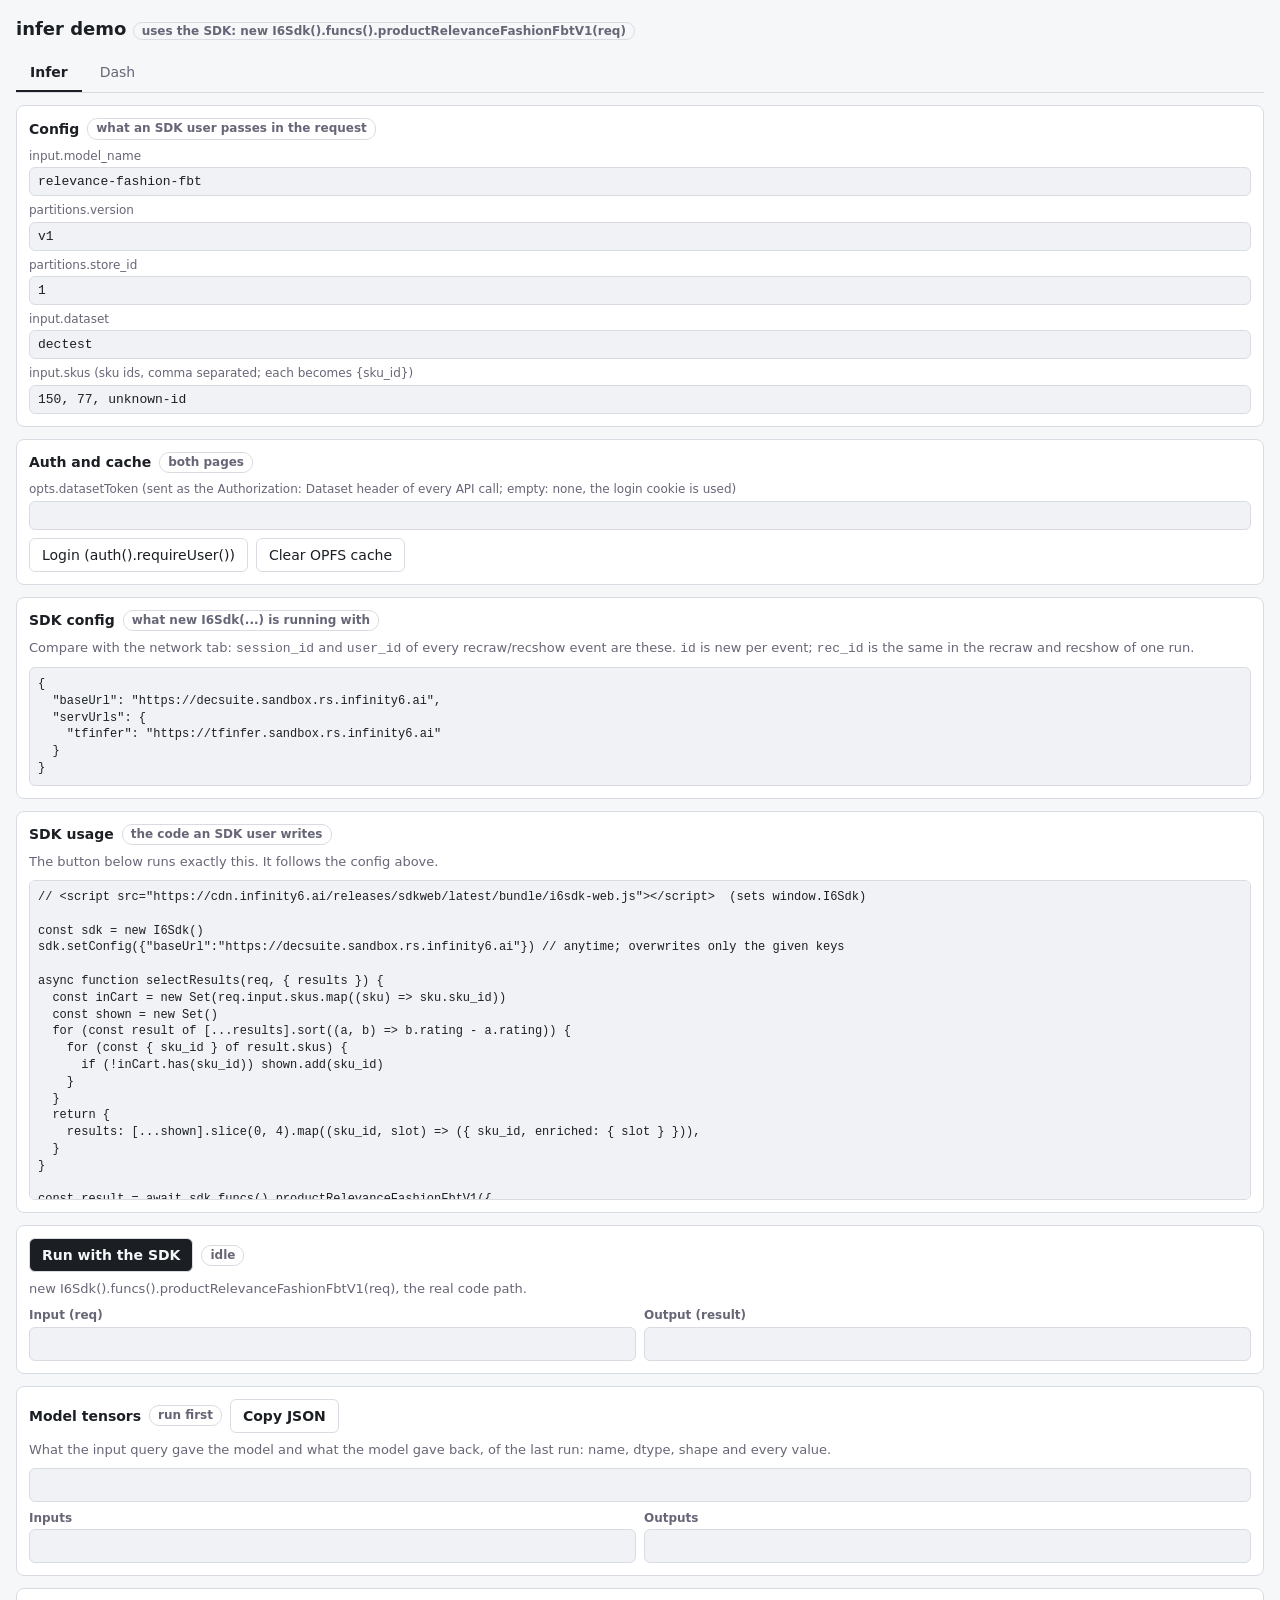
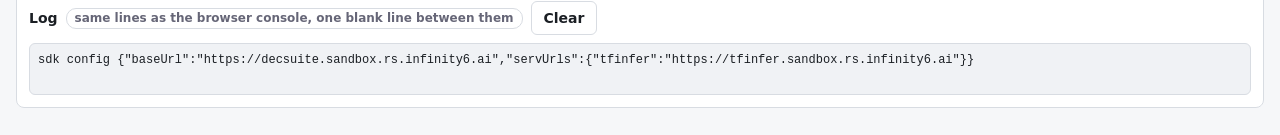
==== infer-demo/index.html @ 8c789d65 "T" ====
<!doctype html>
<html>
<head>
  <meta charset="utf-8">
  <meta name="viewport" content="width=device-width, initial-scale=1">
  <title>infer demo</title>
  <!-- The published SDK bundle of this repo (sql.js is inside it); sets window.I6Sdk -->
  <script src="../releases/sdkweb/latest/bundle/i6sdk-web.js"></script>
  <style>
    :root { --bg:#f6f7f9; --card:#fff; --fg:#1b1f24; --muted:#667; --line:#d8dce2; --ok:#1a7f37; --err:#cf222e; --run:#9a6700; --code:#f0f2f5; }
    @media (prefers-color-scheme: dark) {
      :root { --bg:#0f1318; --card:#181d24; --fg:#e6e9ee; --muted:#9aa4b2; --line:#2c333d; --ok:#3fb950; --err:#f85149; --run:#d29922; --code:#0f1318; }
    }
    * { box-sizing: border-box }
    body { margin:0; padding:16px; background:var(--bg); color:var(--fg); font:14px/1.45 system-ui, sans-serif }
    h1 { font-size:18px; margin:0 0 12px }
    .card { background:var(--card); border:1px solid var(--line); border-radius:8px; padding:12px; margin-bottom:12px }
    .card h2 { font-size:14px; margin:0 0 8px; display:flex; gap:8px; align-items:center; flex-wrap:wrap }
    .badge { font-size:12px; padding:1px 8px; border-radius:10px; border:1px solid var(--line); color:var(--muted) }
    .badge.ok { color:var(--ok); border-color:var(--ok) } .badge.error { color:var(--err); border-color:var(--err) } .badge.running { color:var(--run); border-color:var(--run) }
    .hint { color:var(--muted); font-size:13px; margin:0 0 8px }
    label { display:block; font-size:12px; color:var(--muted); margin:6px 0 2px }
    input[type=text], input[type=password], textarea { width:100%; padding:6px 8px; font:13px ui-monospace, monospace; background:var(--code); color:var(--fg); border:1px solid var(--line); border-radius:6px }
    button { padding:6px 12px; border:1px solid var(--line); border-radius:6px; background:var(--card); color:var(--fg); cursor:pointer; font:inherit }
    button:hover { border-color:var(--fg) } button.primary { background:var(--fg); color:var(--bg) }
    .io { display:grid; grid-template-columns:1fr 1fr; gap:8px; margin-top:8px }
    @media (max-width:800px) { .io { grid-template-columns:1fr } }
    .io h3, .sqlh { font-size:12px; color:var(--muted); margin:0 0 2px; font-weight:600 }
    .sqlh { margin:8px 0 2px }
    pre { margin:0; padding:8px; background:var(--code); border:1px solid var(--line); border-radius:6px; font:12px/1.4 ui-monospace, monospace; max-height:320px; overflow:auto; white-space:pre-wrap; word-break:break-word; min-height:34px }
    .tabs { display:flex; gap:4px; margin:0 0 12px; border-bottom:1px solid var(--line) }
    .tabs button { border:0; border-bottom:2px solid transparent; border-radius:0; background:none; color:var(--muted); padding:8px 14px }
    .tabs button.active { color:var(--fg); border-bottom-color:var(--fg); font-weight:600 }
    .hidden { display:none !important }
    .row { display:flex; gap:8px; flex-wrap:wrap; align-items:center }
  </style>
</head>
<body>
  <h1>infer demo <span class="badge">uses the SDK: new I6Sdk().funcs().productRelevanceFashionFbtV1(req)</span></h1>

  <nav class="tabs">
    <button data-tab="infer">Infer</button>
    <button data-tab="dash">Dash</button>
  </nav>

  <div class="card" data-page="infer">
    <h2>Config <span class="badge">what an SDK user passes in the request</span></h2>
    <label for="modelName">input.model_name</label>
    <input type="text" id="modelName" value="relevance-fashion-fbt">
    <label for="modelVersion">partitions.version</label>
    <input type="text" id="modelVersion" value="v1">
    <label for="storeId">partitions.store_id</label>
    <input type="text" id="storeId" value="1">
    <label for="dataset">input.dataset</label>
    <input type="text" id="dataset" value="dectest">
    <label for="sku_ids">input.skus (sku ids, comma separated; each becomes {sku_id})</label>
    <input type="text" id="sku_ids" value="150, 77, unknown-id">
  </div>

  <div class="card">
    <h2>Auth and cache <span class="badge">both pages</span></h2>
    <label for="datasetToken">opts.datasetToken (sent as the Authorization: Dataset header of every API call; empty: none, the login cookie is used)</label>
    <input type="password" id="datasetToken" autocomplete="off">
    <div class="row" style="margin-top:8px">
      <button id="login">Login (auth().requireUser())</button>
      <button id="clear">Clear OPFS cache</button>
    </div>
  </div>

  <div class="card" data-page="infer">
    <h2>SDK config <span class="badge">what new I6Sdk(...) is running with</span></h2>
    <p class="hint">Compare with the network tab: <code>session_id</code> and <code>user_id</code> of every recraw/recshow event are these. <code>id</code> is new per event; <code>rec_id</code> is the same in the recraw and recshow of one run.</p>
    <pre id="sdkConfig"></pre>
  </div>

  <div class="card" data-page="infer">
    <h2>SDK usage <span class="badge">the code an SDK user writes</span></h2>
    <p class="hint">The button below runs exactly this. It follows the config above.</p>
    <pre id="usage"></pre>
  </div>

  <div class="card" id="step" data-page="infer">
    <h2><button id="run" class="primary">Run with the SDK</button><span class="badge">idle</span></h2>
    <p class="hint">new I6Sdk().funcs().productRelevanceFashionFbtV1(req), the real code path.</p>
    <div class="io"><div><h3>Input (req)</h3><pre class="in"></pre></div><div><h3>Output (result)</h3><pre class="out"></pre></div></div>
  </div>

  <div class="card" id="tensors" data-page="infer">
    <h2>Model tensors <span class="badge" id="tensorsBadge">run first</span> <button id="copyTensors">Copy JSON</button></h2>
    <p class="hint">What the input query gave the model and what the model gave back, of the last run: name, dtype, shape and every value.</p>
    <pre id="tensorsModel"></pre>
    <div class="io"><div><h3>Inputs</h3><pre id="tensorsIn" style="max-height:420px"></pre></div><div><h3>Outputs</h3><pre id="tensorsOut" style="max-height:420px"></pre></div></div>
  </div>

  <div class="card" data-page="dash">
    <h2>Dash <span class="badge">new I6Sdk().funcs().&lt;dash func&gt;(req)</span></h2>
    <label for="dashFunc">dash query</label>
    <select id="dashFunc">
      <option value="productRelevanceFashionDashFunnelV1">product-relevance-fashion-dash-funnel</option>
      <option value="productRelevanceFashionDashAttachedRevenueV1">product-relevance-fashion-dash-attached-revenue</option>
      <option value="productRelevanceFashionDashListShowcaseCategoriesV1">product-relevance-fashion-dash-list-showcase-categories</option>
      <option value="productRelevanceFashionDashImpactedMetricsByShowcaseCategoryV1">product-relevance-fashion-dash-impacted-metrics-by-showcase-category</option>
      <option value="productRelevanceFashionDashImpactedMetricsBySkuV1">product-relevance-fashion-dash-impacted-metrics-by-sku</option>
      <option value="productRelevanceFashionDashCoverageV1">product-relevance-fashion-dash-coverage</option>
    </select>
    <label for="dashDataset">input.dataset</label>
    <input type="text" id="dashDataset" value="dectest">
    <label for="dashStoreId">partitions.store_id</label>
    <input type="text" id="dashStoreId" value="1">
    <label for="dashVersion">partitions.version</label>
    <input type="text" id="dashVersion" value="v1">
    <label for="minYearMonth">input.params.min_year_month</label>
    <input type="text" id="minYearMonth" value="2026-07">
    <label for="maxYearMonth">input.params.max_year_month</label>
    <input type="text" id="maxYearMonth" value="2026-09">
    <pre id="dashUsage" style="margin-top:8px"></pre>
    <div class="row" style="margin-top:8px"><button id="dashRun" class="primary">Run the dash</button><span class="badge" id="dashBadge">idle</span></div>
    <div class="io"><div><h3>Input (req)</h3><pre id="dashIn"></pre></div><div><h3>Output (result)</h3><pre id="dashOut"></pre></div></div>
  </div>

  <div class="card">
    <h2>Log <span class="badge">same lines as the browser console, one blank line between them</span> <button id="clearlog">Clear</button></h2>
    <pre id="log" style="max-height:420px"></pre>
  </div>

  <script type="module" src="./demo.js"></script>
</body>
</html>
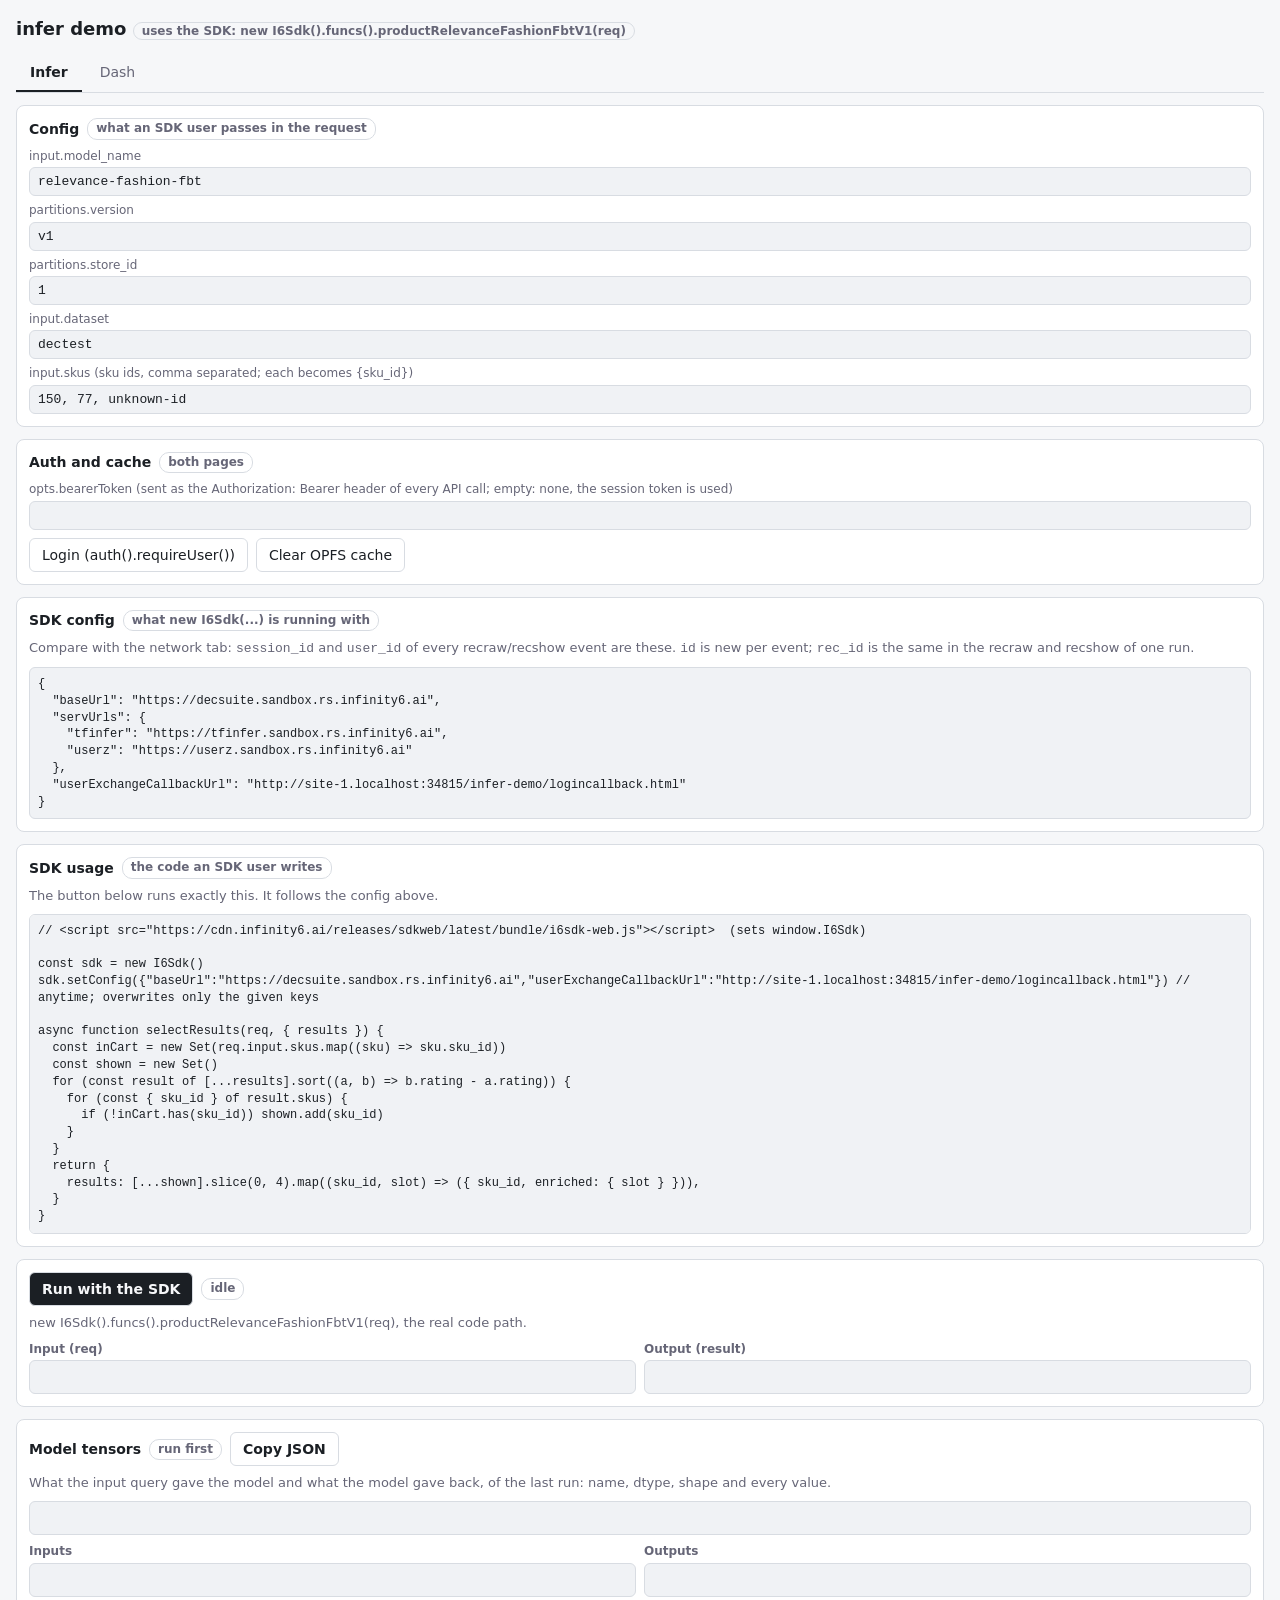
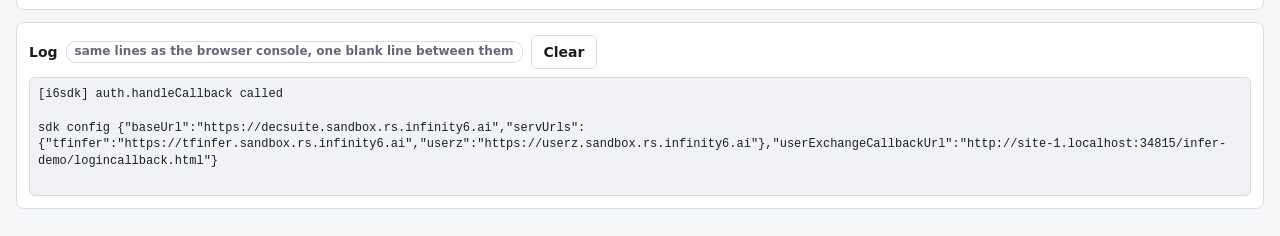
==== commit afdbb0d8: "T" ====
--- a/infer-demo/index.html
+++ b/infer-demo/index.html
@@ -59,8 +59,8 @@
 
   <div class="card">
     <h2>Auth and cache <span class="badge">both pages</span></h2>
-    <label for="datasetToken">opts.datasetToken (sent as the Authorization: Dataset header of every API call; empty: none, the login cookie is used)</label>
-    <input type="password" id="datasetToken" autocomplete="off">
+    <label for="bearerToken">opts.bearerToken (sent as the Authorization: Bearer header of every API call; empty: none, the session token is used)</label>
+    <input type="password" id="bearerToken" autocomplete="off">
     <div class="row" style="margin-top:8px">
       <button id="login">Login (auth().requireUser())</button>
       <button id="clear">Clear OPFS cache</button>
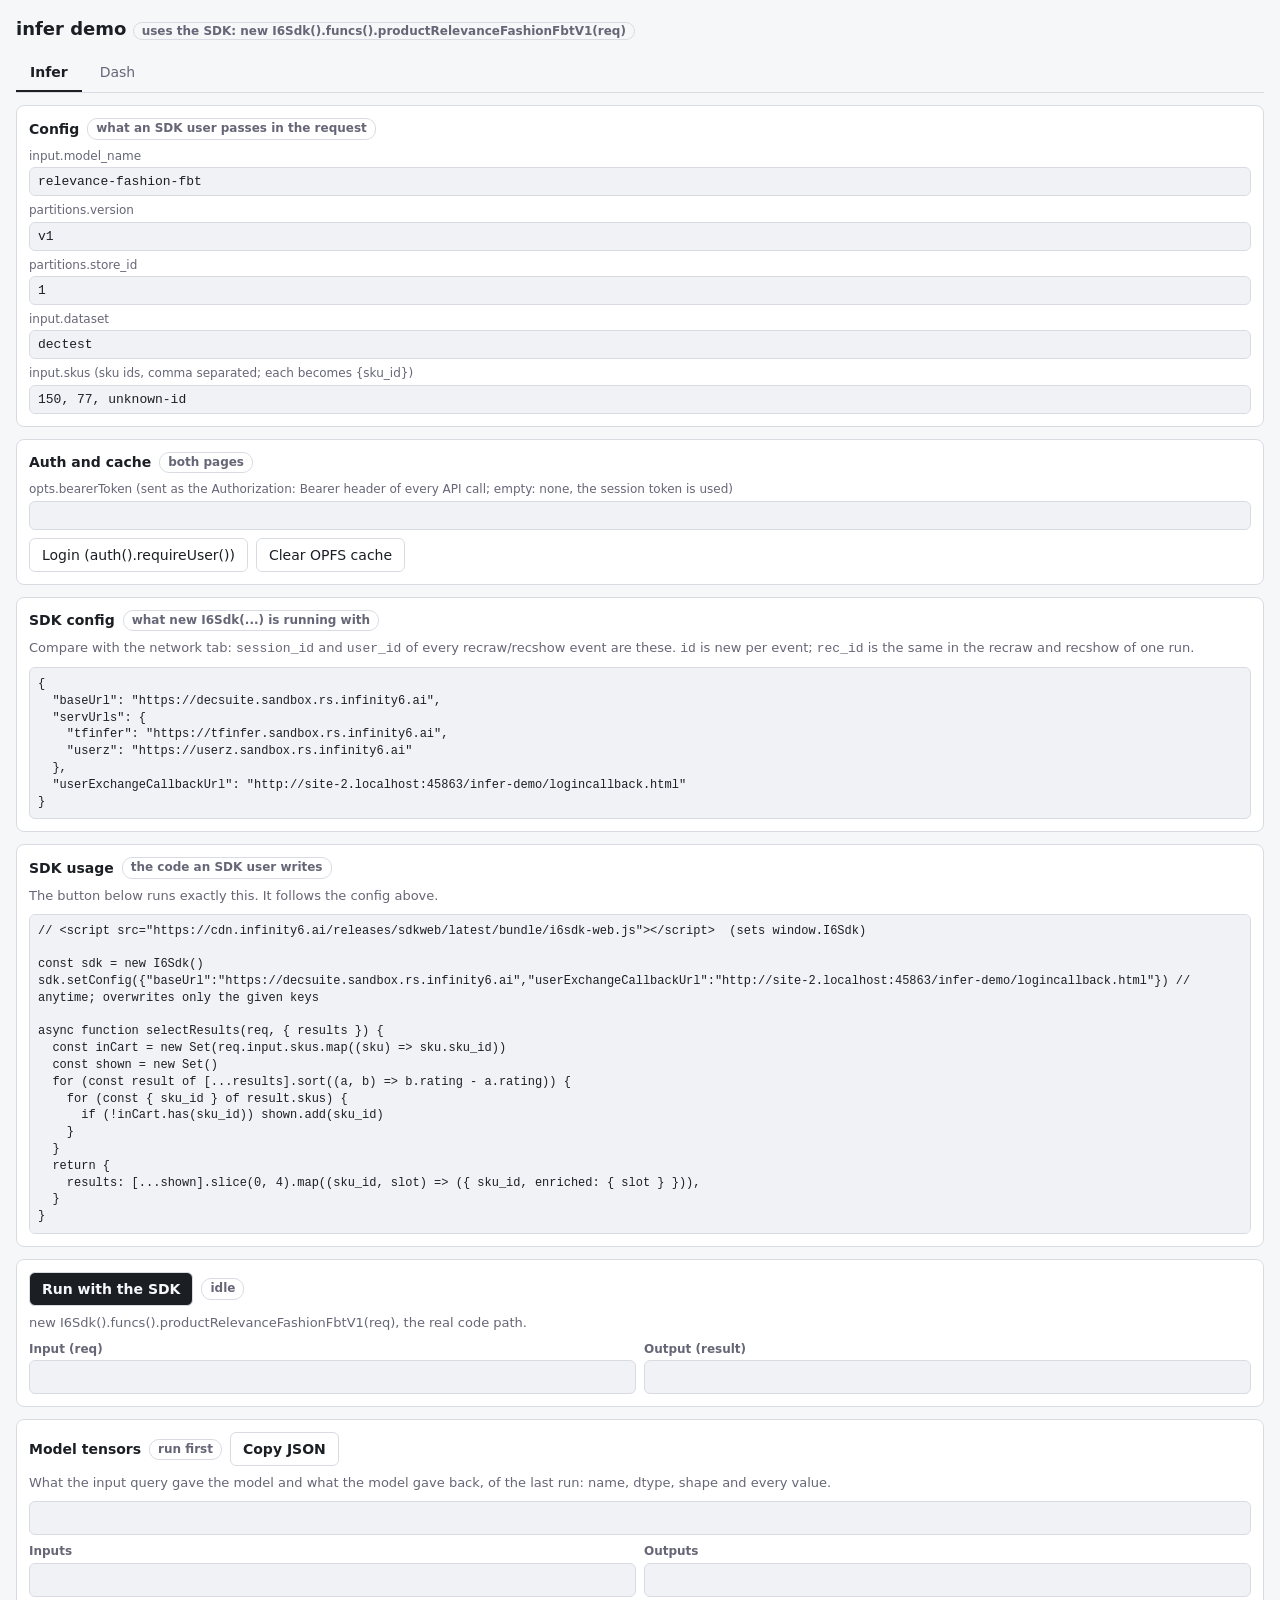
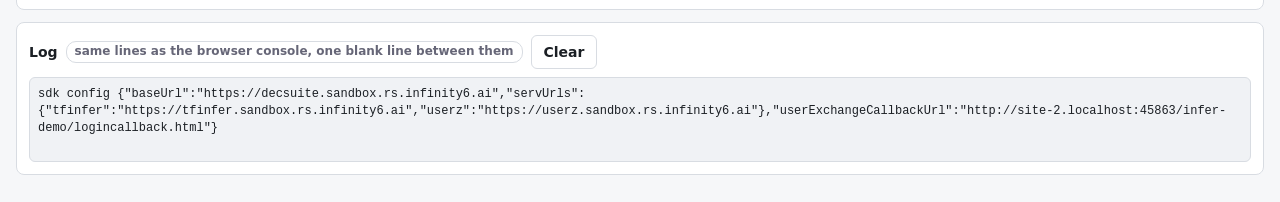
==== commit 4b1c3d93: "x" ====
--- a/infer-demo/index.html
+++ b/infer-demo/index.html
@@ -102,6 +102,7 @@
       <option value="productRelevanceFashionDashImpactedMetricsByShowcaseCategoryV1">product-relevance-fashion-dash-impacted-metrics-by-showcase-category</option>
       <option value="productRelevanceFashionDashImpactedMetricsBySkuV1">product-relevance-fashion-dash-impacted-metrics-by-sku</option>
       <option value="productRelevanceFashionDashCoverageV1">product-relevance-fashion-dash-coverage</option>
+      <option value="productRelevanceFashionDashDisplayMetricsV1">product-relevance-fashion-dash-display-metrics</option>
     </select>
     <label for="dashDataset">input.dataset</label>
     <input type="text" id="dashDataset" value="dectest">
@@ -113,6 +114,16 @@
     <input type="text" id="minYearMonth" value="2026-07">
     <label for="maxYearMonth">input.params.max_year_month</label>
     <input type="text" id="maxYearMonth" value="2026-09">
+    <div id="displayMetricsParams" hidden>
+      <label for="fromRec">input.params.from_rec (display metrics only)</label>
+      <select id="fromRec">
+        <option value="">(omit) all rows</option>
+        <option value="true">true - only from recommendations</option>
+        <option value="false">false - only not from recommendations</option>
+      </select>
+      <label for="displayId">input.params.display_id (display metrics only)</label>
+      <input type="text" id="displayId" value="" placeholder="empty = omit; NO_DISPLAY, ALL_DISPLAYS or a display id">
+    </div>
     <pre id="dashUsage" style="margin-top:8px"></pre>
     <div class="row" style="margin-top:8px"><button id="dashRun" class="primary">Run the dash</button><span class="badge" id="dashBadge">idle</span></div>
     <div class="io"><div><h3>Input (req)</h3><pre id="dashIn"></pre></div><div><h3>Output (result)</h3><pre id="dashOut"></pre></div></div>
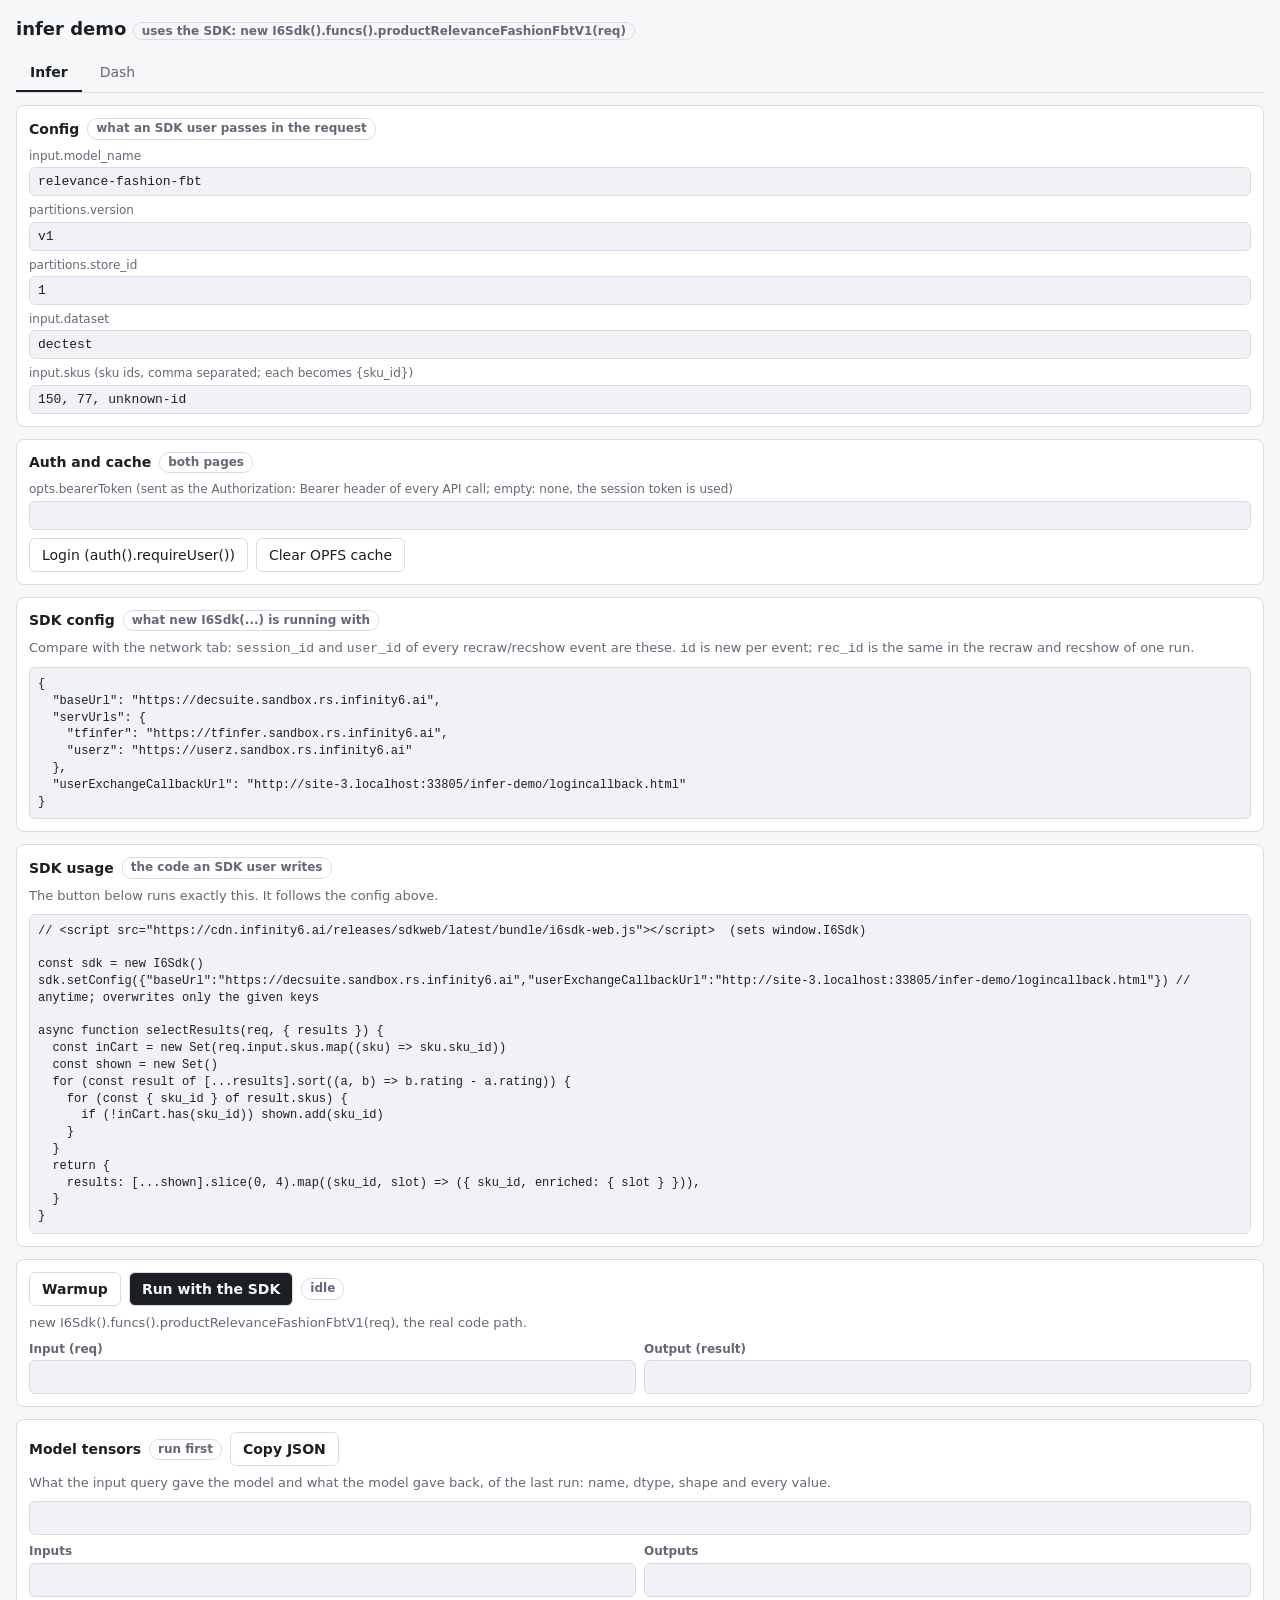
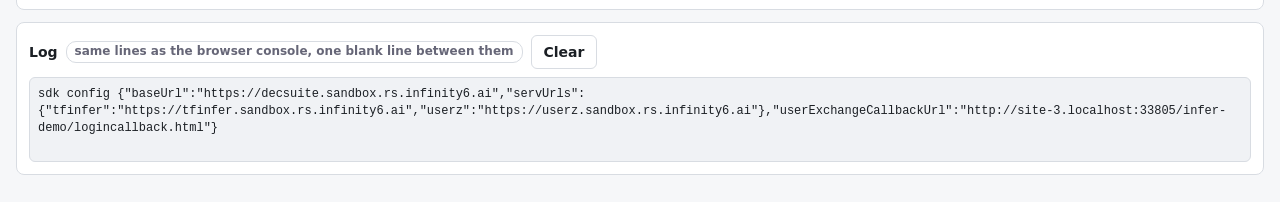
==== commit 4c336082: "x" ====
--- a/infer-demo/index.html
+++ b/infer-demo/index.html
@@ -80,7 +80,7 @@
   </div>
 
   <div class="card" id="step" data-page="infer">
-    <h2><button id="run" class="primary">Run with the SDK</button><span class="badge">idle</span></h2>
+    <h2><button id="warmup">Warmup</button><button id="run" class="primary">Run with the SDK</button><span class="badge">idle</span></h2>
     <p class="hint">new I6Sdk().funcs().productRelevanceFashionFbtV1(req), the real code path.</p>
     <div class="io"><div><h3>Input (req)</h3><pre class="in"></pre></div><div><h3>Output (result)</h3><pre class="out"></pre></div></div>
   </div>
